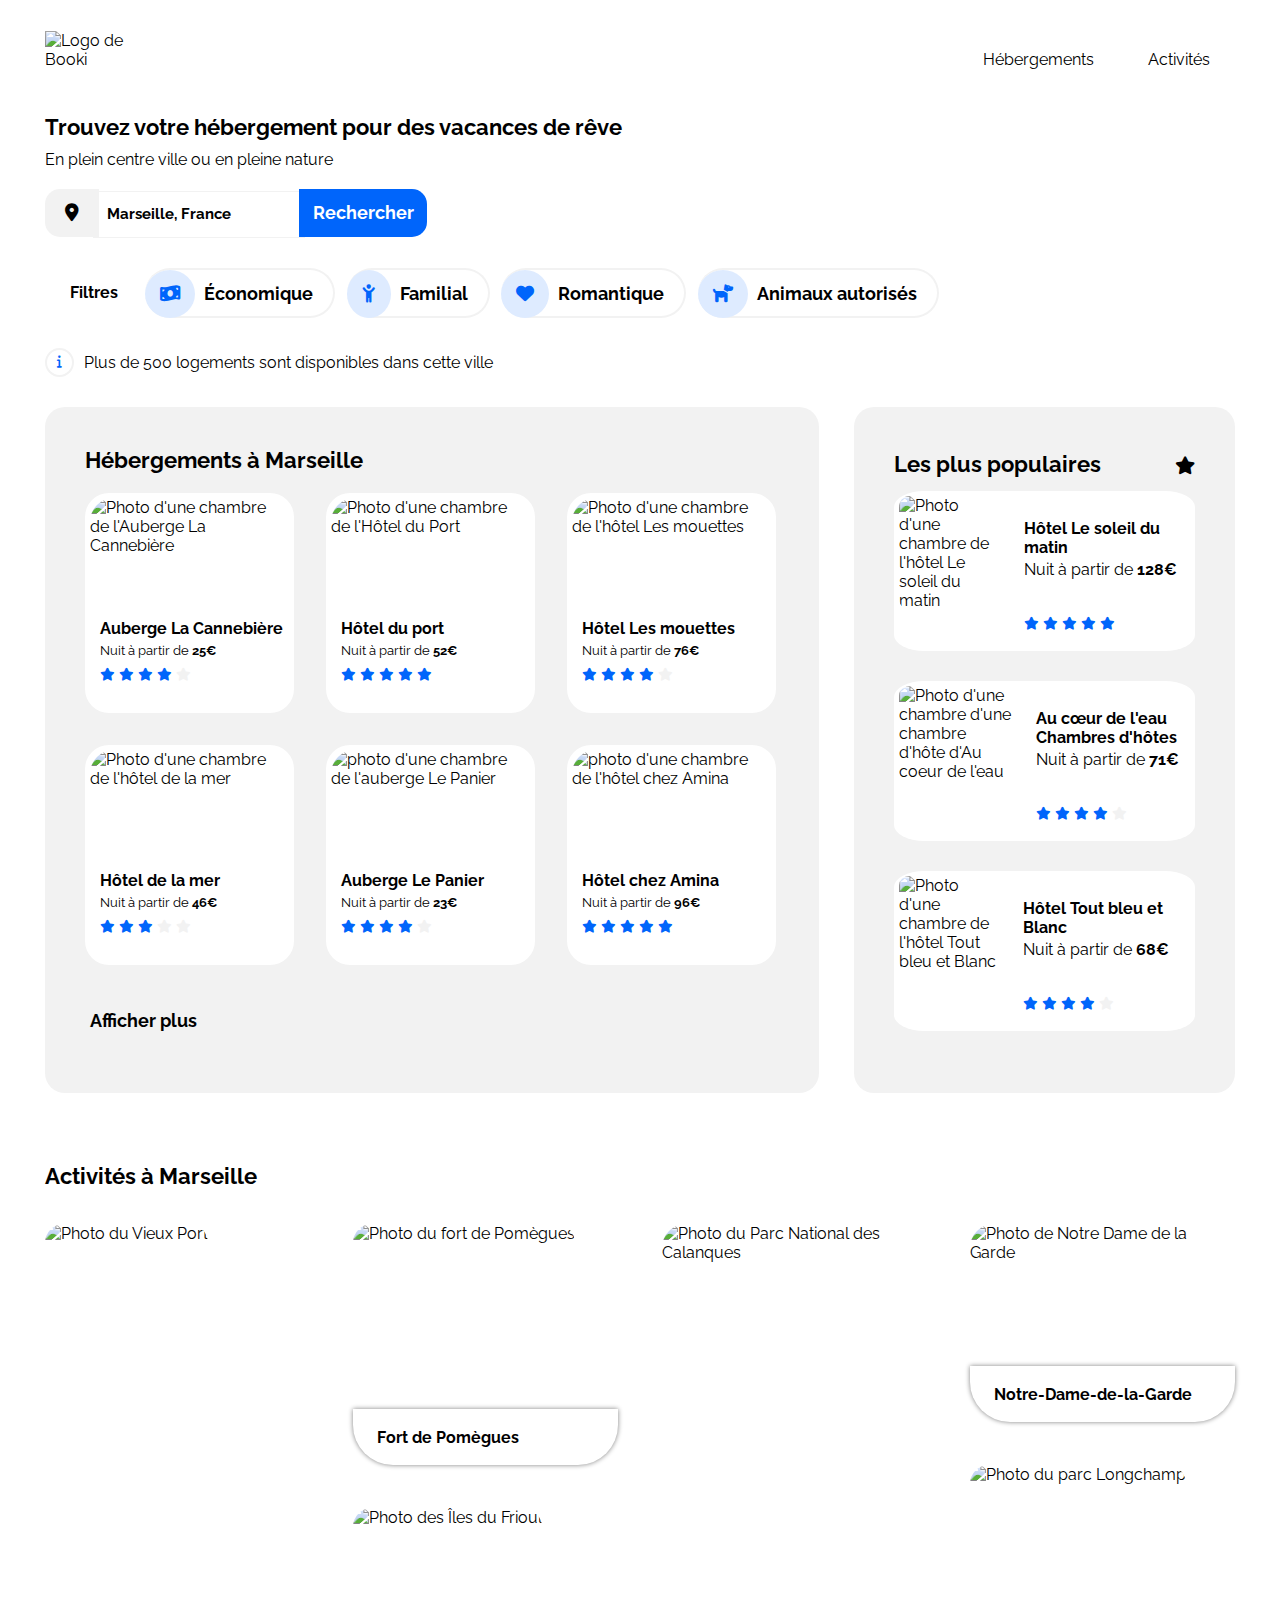
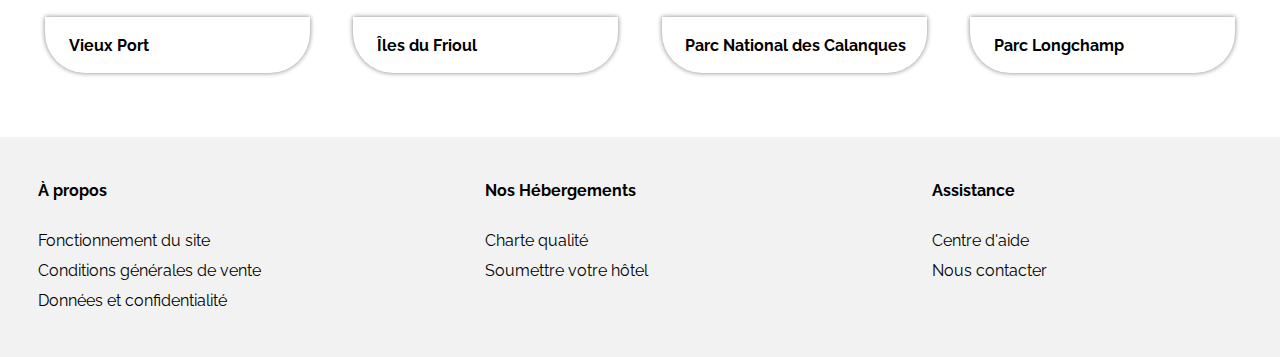
==== index.html @ 1a4dfe25 "correction des liens cassés suite à la mise à la racine du index.html" ====
<!DOCTYPE html>
<html lang="fr">

<head>
  <meta charset="UTF-8" />
  <meta http-equiv="X-UA-Compatible" content="IE=edge" />
  <meta name="viewport" content="width=device-width, initial-scale=1.0" />
  <link rel="stylesheet" href="css/reset.css" />
  <link rel="stylesheet" href="css/styles.css" />
  <link rel="stylesheet" href="https://cdnjs.cloudflare.com/ajax/libs/font-awesome/6.1.1/css/all.min.css">
  <link rel="preconnect" href="https://fonts.googleapis.com">
  <link rel="preconnect" href="https://fonts.gstatic.com" crossorigin>
  <link
    href="https://fonts.googleapis.com/css2?family=Raleway:ital,wght@0,100;0,200;0,300;0,400;0,500;0,600;0,700;0,800;0,900;1,100;1,200;1,300;1,400;1,500;1,600;1,700;1,800;1,900&display=swap"
    rel="stylesheet">

  <title>Booki</title>
</head>

<body>
  <div class="page">
    <header>
      <nav class="header_menu">
        <h1 class="header_logo"><img srcset="images/logo/Booki@3x.png 285w,
          images/logo/Booki.png 191w" sizes="100vw" src="images/logo/Booki@3x.png" alt="Logo de Booki"></h1>
        <ul>
          <li class="ancres_li"><a href="#hebergementsID">Hébergements</a></li>
          <li class="ancres_li"><a href="#activitesID">Activités</a></li>
        </ul>
      </nav>
    </header>

    <main>

      <section class="main-top">
        <h2>Trouvez votre hébergement pour des vacances de rêve</h2>
        <p class="paragraph">En plein centre ville ou en pleine nature</p>
        <form action="#">
          <span class="fa-solid fa-location-dot"></span>
          <input class="placeholder" type="search" placeholder="Marseille, France">
          <button class="search">Rechercher</button>
          <button class="fa-solid fa-magnifying-glass" aria-hidden="true"></button>
        </form>

        <div class="filters-container">
          <p>Filtres</p>

          <label for="economique">
            <span class="fa-solid fa-money-bill-wave" aria-label="image décorative d'un billet de banque"
              aria-hidden="true"></span>
            <button id="economique" name="economique">Économique</button>
          </label>

          <label for="familial">
            <!--Ce n'est pas la meilleure icone, il y en a une, "family", sur FontAwesome, qui correspondrait mieux, mais bon, il faut respecter la maquette-->
            <span class="fa-solid fa-child-reaching"
              aria-label="image décorative d'un billet d'un enfant avec les bras en l'air" aria-hidden="true"></span>
            <button id="familial" name="familial">Familial</button>
          </label>

          <label for="romantique">
            <span class="fa-solid fa-heart" aria-label="image décorative d'un coeur" aria-hidden="true"></span>
            <button id="romantique" name="romantique">Romantique</button>
          </label>

          <label for="animaux-autorises">
            <span class="fa-solid fa-dog" aria-label="image décorative d'un chien" aria-hidden="true"></span>
            <button id="animaux-autorises" name="animaux-autorises">Animaux autorisés</button>
          </label>
        </div>

        <div class="info">
          <span class="fa-solid fa-info" aria-label="image décorative d'un i d'information" aria-hidden="true"></span>
          <em>Plus de 500 logements sont disponibles dans cette ville
          </em>
        </div>
      </section>
      <!-- <div class="test"> -->
      <div class="hebergementsAndPopulaires">
        <section class="hebergements" id="hebergementsID">
          <h3 class="hebergements_title">Hébergements à Marseille</h3>
          <div class="hebergements_container">

            <a class="hebergements_article" href="#">
              <div class="photo_hebergements">
                <img srcset="images/hebergements/1_xlarge/marcus-loke-WQJvWU_HZFo-unsplash.jpg 5993w,
                images/hebergements/2_large/marcus-loke-WQJvWU_HZFo-unsplash.jpg 2997w,
                images/hebergements/3_medium/marcus-loke-WQJvWU_HZFo-unsplash.jpg 1499w,
                images/hebergements/4_small/marcus-loke-WQJvWU_HZFo-unsplash.jpg 750w" sizes="100vw"
                  src="images/hebergements/2_large/marcus-loke-WQJvWU_HZFo-unsplash.jpg"
                  alt="Photo d'une chambre de l'Auberge La Cannebière">
              </div>
              <h4>Auberge La Cannebière</h4>
              <p>Nuit à partir de <em class="price">25€</em>
              </p>
              <span aria-label="Note : 4 sur 5">
                <span class="fa-solid fa-star" aria-hidden="true"></span>
                <span class="fa-solid fa-star" aria-hidden="true"></span>
                <span class="fa-solid fa-star" aria-hidden="true"></span>
                <span class="fa-solid fa-star" aria-hidden="true"></span>
                <span class="fa-solid fa-star fa-star--gray"></span>
              </span>
            </a>

            <a class="hebergements_article" href="#">
              <div class="photo_hebergements">
                <img srcset="images/hebergements/1_xlarge/fred-kleber-gTbaxaVLvsg-unsplash.jpg 5472w,
                images/hebergements/2_large/fred-kleber-gTbaxaVLvsg-unsplash.jpg 2736w,
                images/hebergements/3_medium/fred-kleber-gTbaxaVLvsg-unsplash.jpg 1368w,
                images/hebergements/4_small/fred-kleber-gTbaxaVLvsg-unsplash.jpg, 684w" sizes="100vw"
                  src="images/hebergements/2_large/fred-kleber-gTbaxaVLvsg-unsplash.jpg"
                  alt="Photo d'une chambre de l'Hôtel du Port">
              </div>
              <h4>Hôtel du port</h4>
              <p>Nuit à partir de <em class="price">52€</em></p>
              <span aria-label="Note : 5 sur 5">
                <span class="fa-solid fa-star" aria-hidden="true"></span>
                <span class="fa-solid fa-star" aria-hidden="true"></span>
                <span class="fa-solid fa-star" aria-hidden="true"></span>
                <span class="fa-solid fa-star" aria-hidden="true"></span>
                <span class="fa-solid fa-star" aria-hidden="true"></span>
              </span>
            </a>

            <a class="hebergements_article" href="#">
              <div class="photo_hebergements">
                <img srcset="images/hebergements/1_xlarge/reisetopia-B8WIgxA_PFU-unsplash.jpg 6000w,
                images/hebergements/2_large/reisetopia-B8WIgxA_PFU-unsplash.jpg 3000w,
                images/hebergements/3_medium/reisetopia-B8WIgxA_PFU-unsplash.jpg 1500w,
                images/hebergements/4_small/reisetopia-B8WIgxA_PFU-unsplash.jpg 750w" sizes="100vw"
                  src="images/hebergements/2_large/reisetopia-B8WIgxA_PFU-unsplash.jpg"
                  alt="Photo d'une chambre de l'hôtel Les mouettes">
              </div>
              <h4>Hôtel Les mouettes</h4>
              <p>Nuit à partir de <em class="price">76€</em></p>
              <span aria-label="Note : 4 sur 5">
                <span class="fa-solid fa-star" aria-hidden="true"></span>
                <span class="fa-solid fa-star" aria-hidden="true"></span>
                <span class="fa-solid fa-star" aria-hidden="true"></span>
                <span class="fa-solid fa-star" aria-hidden="true"></span>
                <span class="fa-solid fa-star fa-star--gray" aria-hidden="true"></span>
              </span>
            </a>

            <a href="#" class="hebergements_article">
              <div class="photo_hebergements"><img
                  srcset="images/hebergements/1_xlarge/annie-spratt-Eg1qcIitAuA-unsplash.jpg 4000w, images/hebergements/2_large/annie-spratt-Eg1qcIitAuA-unsplash.jpg 2000w, images/hebergements/3_medium/annie-spratt-Eg1qcIitAuA-unsplash.jpg 1000w, images/hebergements/4_small/annie-spratt-Eg1qcIitAuA-unsplash.jpg 5000w"
                  sizes="100vw" src="images/hebergements/2_large/annie-spratt-Eg1qcIitAuA-unsplash.jpg"
                  alt="Photo d'une chambre de l'hôtel de la mer">
              </div>
              <h4>Hôtel de la mer</h4>
              <p>Nuit à partir de <em class="price">46€</em></p>
              <span aria-label="Note : 3 sur 5">
                <span class="fa-solid fa-star" aria-hidden="true"></span>
                <span class="fa-solid fa-star" aria-hidden="true"></span>
                <span class="fa-solid fa-star" aria-hidden="true"></span>
                <span class="fa-solid fa-star fa-star--gray" aria-hidden="true"></span>
                <span class="fa-solid fa-star fa-star--gray" aria-hidden="true"></span>
              </span>
            </a>

            <a href="#" class="hebergements_article">
              <div class="photo_hebergements"> <img srcset="images/hebergements/1_xlarge/nicate-lee-kT-ZyaiwBe0-unsplash.jpg 5212w,
                images/hebergements/2_large/nicate-lee-kT-ZyaiwBe0-unsplash.jpg 2606w,
                images/hebergements/3_medium/nicate-lee-kT-ZyaiwBe0-unsplash.jpg 1303w,
                images/hebergements/4_small/nicate-lee-kT-ZyaiwBe0-unsplash.jpg 652w"
                  src="images/hebergements/2_large/nicate-lee-kT-ZyaiwBe0-unsplash.jpg" sizes="100vw"
                  alt="photo d'une chambre de l'auberge Le Panier">
              </div>

              <h4>Auberge Le Panier</h4>
              <p>Nuit à partir de <em class="price">23€</em></p>
              <span aria-label="Note : 4 sur 5">
                <span class="fa-solid fa-star" aria-hidden="true"></span>
                <span class="fa-solid fa-star" aria-hidden="true"></span>
                <span class="fa-solid fa-star" aria-hidden="true"></span>
                <span class="fa-solid fa-star" aria-hidden="true"></span>
                <span class="fa-solid fa-star fa-star--gray" aria-hidden="true"></span>
              </span>
            </a>

            <a href="#" class="hebergements_article">
              <div class="photo_hebergements"><img srcset="images/hebergements/1_xlarge/febrian-zakaria-M6S1WvfW68A-unsplash.jpg 3888w,
                images/hebergements/2_large/febrian-zakaria-M6S1WvfW68A-unsplash.jpg 1944w,
                images/hebergements/3_medium/febrian-zakaria-M6S1WvfW68A-unsplash.jpg 972w,
                images/hebergements/4_small/febrian-zakaria-M6S1WvfW68A-unsplash.jpg 486w" sizes="100vw"
                  src="images/hebergements/2_large/febrian-zakaria-M6S1WvfW68A-unsplash.jpg"
                  alt="photo d'une chambre de l'hôtel chez Amina">
              </div>
              <h4>Hôtel chez Amina</h4>
              <p>Nuit à partir de <em class="price">96€</em></p>
              <span aria-label="Note : 5 sur 5">
                <span class="fa-solid fa-star" aria-hidden="true"></span>
                <span class="fa-solid fa-star" aria-hidden="true"></span>
                <span class="fa-solid fa-star" aria-hidden="true"></span>
                <span class="fa-solid fa-star" aria-hidden="true"></span>
                <span class="fa-solid fa-star" aria-hidden="true"></span>
              </span>
            </a>
          </div>
          <a href="#" class="afficher-plus">Afficher plus</a>
        </section>



        <section class="populaires">
          <div class="title_star">
            <h3 class="populaires_title">Les plus populaires</h3>
            <span class="fa-solid fa-star"></span>
          </div>
          <div class="populaires_container">
            <a href="#" class="populaires_article">
              <div class="photo_populaires"><img srcset="images/hebergements/1_xlarge/emile-guillemot-Bj_rcSC5XfE-unsplash.jpg 4249w,
                images/hebergements/2_large/emile-guillemot-Bj_rcSC5XfE-unsplash.jpg 2125w,
                images/hebergements/3_medium/emile-guillemot-Bj_rcSC5XfE-unsplash.jpg 1063w,
                images/hebergements/4_small/emile-guillemot-Bj_rcSC5XfE-unsplash.jpg 532w" sizes="100vw"
                  src="images/hebergements/2_large/emile-guillemot-Bj_rcSC5XfE-unsplash.jpg"
                  alt="Photo d'une chambre de l'hôtel Le soleil du matin">
              </div>
              <div class="populaires_article_right-side">
                <div class="txt_article">
                  <h4>Hôtel Le soleil du matin</h4>
                  <p>Nuit à partir de <em class="price">128€</em></p>
                </div>
                <span aria-label="Note : 5 sur 5">
                  <span class="fa-solid fa-star" aria-hidden="true"></span>
                  <span class="fa-solid fa-star" aria-hidden="true"></span>
                  <span class="fa-solid fa-star" aria-hidden="true"></span>
                  <span class="fa-solid fa-star" aria-hidden="true"></span>
                  <span class="fa-solid fa-star" aria-hidden="true"></span>
                </span>
              </div>
            </a>

            <a href="#" class="populaires_article">
              <div class="photo_populaires">
                <img srcset="images/hebergements/1_xlarge/aw-creative-VGs8z60yT2c-unsplash.jpg 4032w,
                images/hebergements/2_large/aw-creative-VGs8z60yT2c-unsplash.jpg 2016w,
                images/hebergements/3_medium/aw-creative-VGs8z60yT2c-unsplash.jpg 1008w,
                images/hebergements/4_small/aw-creative-VGs8z60yT2c-unsplash.jpg 504w"
                  src="images/hebergements/2_large/aw-creative-VGs8z60yT2c-unsplash.jpg" sizes="100vw"
                  alt="Photo d'une chambre d'une chambre d'hôte d'Au coeur de l'eau">
              </div>
              <div class="populaires_article_right-side">
                <div class="txt_article">
                  <h4>Au cœur de l'eau<br>Chambres d'hôtes</h4>
                  <p>Nuit à partir de <em class="price">71€</em></p>
                </div>
                <span aria-label="Note : 4 sur 5">
                  <span class="fa-solid fa-star" aria-hidden="true"></span>
                  <span class="fa-solid fa-star" aria-hidden="true"></span>
                  <span class="fa-solid fa-star" aria-hidden="true"></span>
                  <span class="fa-solid fa-star" aria-hidden="true"></span>
                  <span class="fa-solid fa-star fa-star--gray" aria-hidden="true"></span>
                </span>
              </div>
            </a>

            <a href="#" class="populaires_article">
              <div class="photo_populaires"><img srcset="images/hebergements/1_xlarge/febrian-zakaria-sjvU0THccQA-unsplash.jpg 4000w,
                  images/hebergements/2_large/febrian-zakaria-sjvU0THccQA-unsplash.jpg 2000w,
                  images/hebergements/3_medium/febrian-zakaria-sjvU0THccQA-unsplash.jpg 1000w,
                  images/hebergements/4_small/febrian-zakaria-sjvU0THccQA-unsplash.jpg 500w" sizes="100vw"
                  src="images/hebergements/2_large/febrian-zakaria-sjvU0THccQA-unsplash.jpg"
                  alt="Photo d'une chambre de l'hôtel Tout bleu et Blanc">
              </div>
              <div class="populaires_article_right-side">
                <div class="txt_article">
                  <h4>Hôtel Tout bleu et Blanc</h4>
                  <p>Nuit à partir de <em class="price">68€</em></p>
                </div>
                <span aria-label="Note : 4 sur 5">
                  <span class="fa-solid fa-star" aria-hidden="true"></span>
                  <span class="fa-solid fa-star" aria-hidden="true"></span>
                  <span class="fa-solid fa-star" aria-hidden="true"></span>
                  <span class="fa-solid fa-star" aria-hidden="true"></span>
                  <span class="fa-solid fa-star fa-star--gray" aria-hidden="true"></span>
                </span>
              </div>
            </a>

          </div>

        </section>
      </div>



      <section class="activites" id="activitesID">
        <h3 class="activites_title">Activités à Marseille</h3>

        <div class="activites_container">

          <div class="activites_left-side">

            <a href="#" class="activites_article vieuxPort-calanques">
              <div class="photo_activites"><img srcset="images/activites/1_xlarge/reno-laithienne-QUgJhdY5Fyk-unsplash.jpg 5616w,
                  images/activites/2_large/reno-laithienne-QUgJhdY5Fyk-unsplash.jpg 2808w,
                  images/activites/3_medium/reno-laithienne-QUgJhdY5Fyk-unsplash.jpg 1404w,
                  images/activites/4_small/reno-laithienne-QUgJhdY5Fyk-unsplash.jpg 702w" sizes="100vw"
                  src="images/activites/2_large/reno-laithienne-QUgJhdY5Fyk-unsplash.jpg" alt="Photo du Vieux Port">
              </div>
              <h4>Vieux Port</h4>
            </a>
            <div class="pomegues_frioul_container">
              <a href="#" class="activites_article pomegues">
                <div class="photo_activites"><img srcset="images/activites/1_xlarge/paul-hermann-QFTrLdQIRhI-unsplash.jpg 2843w,
                  images/activites/2_large/paul-hermann-QFTrLdQIRhI-unsplash.jpg 1422w,
                  images/activites/3_medium/paul-hermann-QFTrLdQIRhI-unsplash.jpg 711w,
                  images/activites/4_small/paul-hermann-QFTrLdQIRhI-unsplash.jpg 356w" sizes="100vw"
                    src="images/activites/2_large/paul-hermann-QFTrLdQIRhI-unsplash.jpg"
                    alt="Photo du fort de Pomègues">
                </div>
                <h4>Fort de Pomègues</h4>
              </a>

              <a href="#" class="activites_article frioul">
                <div class="photo_activites"><img srcset="images/activites/1_xlarge/kevin-hikari-rV_Qd1l-VXg-unsplash.jpg 5184w,
                  images/activites/2_large/kevin-hikari-rV_Qd1l-VXg-unsplash.jpg 2592w,
                  images/activites/3_medium/kevin-hikari-rV_Qd1l-VXg-unsplash.jpg 1296w,
                  images/activites/4_small/kevin-hikari-rV_Qd1l-VXg-unsplash.jpg 648w" sizes="100vw"
                    src="images/activites/2_large/kevin-hikari-rV_Qd1l-VXg-unsplash.jpg" alt="Photo des Îles du Frioul">
                </div>
                <h4>Îles du Frioul</h4>
              </a>
            </div>

          </div>

          <div class="activites_right-side">

            <a href="#" class="activites_article vieuxPort-calanques">
              <div class="photo_activites"><img srcset="images/activites/1_xlarge/kilyan-sockalingum-NR8-cBCN3aI-unsplash.jpg 4846w,
                images/activites/2_large/kilyan-sockalingum-NR8-cBCN3aI-unsplash.jpg 2423w,
                images/activites/3_medium/kilyan-sockalingum-NR8-cBCN3aI-unsplash.jpg 1212w,
                images/activites/4_small/kilyan-sockalingum-NR8-cBCN3aI-unsplash.jpg 606w" sizes="100vw"
                  src="images/activites/2_large/kilyan-sockalingum-NR8-cBCN3aI-unsplash.jpg"
                  alt="Photo du Parc National des Calanques"></div>
              <h4>Parc National des Calanques</h4>
            </a>
            <div class="dame_longchamp_container">
              <a href="#" class="activites_article dame">
                <div class="photo_activites"><img srcset="images/activites/1_xlarge/florian-wehde-xW9e8gdotxI-unsplash.jpg 4712w,
                    images/activites/2_large/florian-wehde-xW9e8gdotxI-unsplash.jpg 2356w,
                    images/activites/3_medium/florian-wehde-xW9e8gdotxI-unsplash.jpg 1178w,
                    images/activites/4_small/florian-wehde-xW9e8gdotxI-unsplash.jpg 589w" sizes="100vw"
                    src="images/activites/2_large/florian-wehde-xW9e8gdotxI-unsplash.jpg"
                    alt="Photo de Notre Dame de la Garde"></div>
                <h4>Notre-Dame-de-la-Garde</h4>
              </a>

              <a href="#" class="activites_article longchamp">
                <div class="photo_activites"><img srcset="images/activites/1_xlarge/lena-paulin-wH2-EJoDcV0-unsplash.jpg 4032w,
                  images/activites/2_large/lena-paulin-wH2-EJoDcV0-unsplash.jpg 2016w,
                  images/activites/3_medium/lena-paulin-wH2-EJoDcV0-unsplash.jpg 1008w,
                  images/activites/4_small/lena-paulin-wH2-EJoDcV0-unsplash.jpg 504w" sizes="100vw"
                    src="images/activites/2_large/lena-paulin-wH2-EJoDcV0-unsplash.jpg" alt="Photo du parc Longchamp">
                </div>
                <h4>Parc Longchamp</h4>
              </a>
            </div>

          </div>


        </div>

      </section>

    </main>
  </div>


  <footer class="footer">
    <nav class="footer_nav">
      <ul class="footer_ul">
        <li class="footer-category" id="a_propos"><a href="#">À propos</a></li>
        <li><a href="#">Fonctionnement du site</a></li>
        <li><a href="#">Conditions générales de vente</a></li>
        <li><a href="#">Données et confidentialité</a></li>
      </ul>
    </nav>

    <nav class="footer_nav">
      <ul class="footer_ul">
        <li class="footer-category" id="nos-hebergements"><a href="#">Nos Hébergements</a></li>
        <li><a href="#">Charte qualité</a></li>
        <li><a href="#">Soumettre votre hôtel</a></li>
      </ul>
    </nav>

    <nav class="footer_nav">
      <ul class="footer_ul">
        <li class="footer-category" id="assistance"><a href="#">Assistance</a></li>
        <li><a href="#">Centre d'aide</a></li>
        <li><a href="#">Nous contacter</a></li>
      </ul>
    </nav>
  </footer>

</body>

</html>
---- css/styles.css ----
:root {
  --main-font: "Raleway", sans-serif;
  --blue-site: #0065fb;
  --background-icon-font: #deebff;
  --grey-background: #f2f2f2;
  --black-placeholder: black;
  --background-article: white;
}

html {
  font-family: var(--main-font);
}

.page {
  box-sizing: border-box;
  background-color: white;
  height: 100%;
  margin: 0 3.5%;
}

.header_menu {
  display: flex;
  justify-content: space-between;
  align-items: flex-end;
}

.header_logo {
  width: 7%;
}

.ancres_li {
  display: inline-block;
}

.ancres_li a {
  display: block;
  padding: 50px 25px 0 25px;
}

.ancres_li:hover {
  border-top: solid 2px var(--blue-site);
  color: var(--blue-site);
}

.header_logo > img {
  height: 250%;
  width: 250%;
}

h2 {
  margin-top: 45px;
  font-weight: bold;
  font-size: 22px;
}

h2 ~ p.paragraph {
  margin: 10px 0 20px 0;
}

.fa-location-dot {
  background-color: var(--grey-background);
  padding: 15px 20px;
  border-radius: 15px 0 0 15px;
  font-size: large;
}

input {
  font-size: 15px;
  font-weight: bold;
  padding: 13.2px;
  margin-left: -10px;
  margin-right: -10px;
  border-left: solid 1px var(--grey-background);
  border-top: solid 1px var(--grey-background);
  border-bottom: solid 1px var(--grey-background);
}
input::-moz-placeholder /* Firefox 19+ */ {
  color: var(--black-placeholder);
  opacity: 1;
  font-size: large;
}
form {
  margin-bottom: 30px;
}
.search {
  font-size: 15px;
  background-color: var(--blue-site);
  padding: 13.4px;
  border-radius: 0px 15px 15px 0;
  color: white;
  font-weight: bold;
  font-size: large;
}

.magnifying-glass::before {
  display: none;
}

.filters-container {
  display: flex;
  margin-bottom: 30px;
}

.filters-container > p,
label {
  padding-right: 10px;
  font-weight: bold;
  height: 50px;
}

.filters-container > p {
  padding: 15px;
}

.filters-container > label {
  margin-left: 1%;
  border: solid 2px var(--grey-background);
  border-left: none;
  border-radius: 25px;
}

.filters-container > label:hover {
  margin-left: 1%;
  border: solid 2px var(--grey-background);
  background-color: var(--grey-background);
  border-radius: 24px;
  color: var(--blue-site);
}

/*Les boutons des filtres*/
.filters-container button {
  border-left: none;
  padding: 10px 10px 10px 30px;
  margin-left: -25px;
  width: auto;
  /* height: 20px; */
  border-radius: 0 25px 25px 0;
  /* min-width:  */
}

.filters-container span {
  background-color: var(--background-icon-font);
  color: var(--blue-site);
  padding: 15px;
  border-radius: 50%;
}

.filters-container > label > span,
button {
  font-size: large;
}

.info {
  display: flex;
}

.fa-info {
  border: solid 2px var(--grey-background);
  border-radius: 100%;
  padding: 5px 10px;
  color: var(--blue-site);
  font-size: small;
}

.info em {
  padding: 5px 10px;
}

.photo_hebergements {
  width: 100%;
  height: 111px;
}

.photo_hebergements > img {
  object-fit: cover;
  height: 100%;
  width: 100%;
  border-radius: 24px 24px 0% 0%;
}

.hebergements {
  background-color: var(--grey-background);
  width: 65%;
  padding: 40px;
  margin-top: 30px;
  border-radius: 20px;
  height: 100%;
}

.hebergements_container {
  display: flex;
  flex-wrap: wrap;
  gap: 32px;
}

.hebergements_title {
  display: block;
}

.hebergements_article {
  background-color: var(--background-article);
  width: calc(33% - 20px);
  height: 220px;
  padding: 5px;
  border-radius: 24px 24px 24px 24px;}

.hebergements_article > h4 {
  font-weight: bold;
  font-size: medium;
  margin-top: 10px;
}

.hebergements_article > p {
  font-size: small;
  margin-top: 5px;
}

.hebergements_article > h4,
p {
  margin-left: 10px;
}

.fa-star {
  color: var(--blue-site);
  font-size: small;
  margin-top: 10px;
}

.fa-star--gray {
  color: var(--grey-background);
}

h3 {
  font-size: 22px;
  font-weight: bold;
  margin-bottom: 3%;
}

.hebergements_article > span[aria-label~="Note"] {
  margin-left: 10px;
}

.price {
  font-weight: bold;
}

.afficher-plus {
  font-weight: bold;
  display: inline-block;
  margin-top: 45px;
  margin-left: 5px;
  font-size: large;
}

.populaires_title {
  margin-bottom: 3%;
  line-height: 35px;
}

.populaires {
  background-color: var(--grey-background);
  width: 32%;
  height: 100%;
  padding: 40px;
  margin-top: 30px;
  border-radius: 20px;
}

.hebergementsAndPopulaires {
  display: flex;
  justify-content: space-between;
  height: 686px;
}

.title_star {
  display: flex;
  justify-content: space-between;
  line-height: 45px;
}

.title_star > .fa-star {
  font-size: large;
  color: var(--black-placeholder);
}

.populaires_title {
  margin-bottom: 3%;
}

.populaires_article {
  display: flex;
  /* justify-content: space-between; */
  background-color: var(--background-article);
  height: 160px;
  width: auto;
  padding: 5px;
  border-radius: 10%;
  margin-bottom: 30px;
}

.populaires_article > h4 {
  font-weight: bold;
  font-size: medium;
  margin-top: 10px;
}

.populaires_article > p {
  font-size: small;
  margin-top: 5px;
}

.photo_populaires {
  width: 40%;
  height: 100%;
}

.photo_populaires > img {
  object-fit: cover;
  /* height: 150%; */
  width: 100%;
  border-radius: 10% 0 0 10%;
  height: 100%;
}

br {
  margin: -10px;
}

.populaires_article_right-side {
  padding: 10px 0 0 20px;
  display: flex;
  flex-direction: column;
  justify-content: space-around;
  /* display: flex;
  flex-direction: column;
  justify-content: space-around;
  align-items: ;
  margin-left: 20px; */
}

.txt_article {
  display: flex;
  flex-direction: column;
  margin: 0;
}

.txt_article > h4 {
  font-weight: bold;
}

.txt_article > p {
  margin: 0;
  padding-top: 3px;
}

.activites {
  display: flex;
  flex-direction: column;
  margin-top: 100px;
  /* Les variables CSS peuvent être "locales" et dans ce cas précis, c'est le mieux, voir : https://css-tricks.com/breaking-css-custom-properties-out-of-root-might-be-a-good-idea/ */

  --frioul/*xs*/ : 165px; /* calc(var(--pomegues) + var(--gap)); */
  --dame/*s*/ : calc(
    var(--vieuxPort-calanques) - (var(--longchamp) + var(--gap))
  );
  --longchamp/*m*/ : calc(var(--frioul) + var(--gap));
  --pomegues/*l*/ : calc(
    var(--vieuxPort-calanques) - (var(--frioul) + var(--gap))
  );
  /* calc(var(--dame) + var(--gap)); */
  --vieuxPort-calanques/*xl*/ : 449px;
  --gap: 43px;
  --txt: 56px;
  /*
      Parc Longchamp = Îles de Frioul + margin-top/
      Fort de Pomègues = Notre-dame + margin-bottom
      Dame = xl - (Longchamp + la marge)
      xl = 
      */
  /* display: flex;
  flex-direction: column;
  margin-top: 50px; */
  /* background-color: brown; */
}

/* .test {
  display: flex;
  flex-direction: column;
} */

/* .activites {
} */

.activites_container {
  display: flex;
  height: 449px;
  gap: var(--gap);
}

.activites_left-side {
  display: flex;
  width: 50%;
  gap: var(--gap);
}

.pomegues_frioul_container {
  display: flex;
  width: 50%;
  flex-direction: column;
  justify-content: space-between;
  /* gap: var(--gap); */
}

.activites_right-side {
  display: flex;
  width: 50%;
  gap: var(--gap);
}

.dame_longchamp_container {
  display: flex;
  width: 50%;
  flex-direction: column;
  justify-content: space-between;
  /* gap: var(--gap); */
}

.vieuxPort-calanques {
  display: flex;
  flex-direction: column;
  height: 100%;
  width: 50%;
}

.photo_activites {
  height: calc(100% - var(--txt));
}

.photo_activites > img {
  object-fit: cover;
  height: 100%;
  width: 100%;
  border-radius: 24px 24px 0% 0%;
}

.activites_article {
  /* background-color: aqua; */
  border-radius: 40px 40px 20px 20px;
}

.activites_article > h4 {
  font-weight: bold;
  padding-top: 7%;
  padding-left: 9%;
  padding-bottom: 8%;
  height: var(--txt);
  background-color: white;
  border-radius: 0% 0% 40px 40px;
  box-shadow: 0 0px 5px grey;
}

.pomegues {
  display: flex;
  flex-direction: column;
  height: var(--pomegues);
}

.frioul {
  display: flex;
  flex-direction: column;
  height: var(--frioul);
}

.dame {
  display: flex;
  flex-direction: column;
  height: var(--dame);
}

.longchamp {
  display: flex;
  flex-direction: column;
  height: var(--longchamp);
}

footer {
  display: flex;
  justify-content: flex-start;
  background-color: var(--grey-background);
  height: 220px;
  margin-top: 5%;
  padding: 3%;
}

.footer_nav {
  margin-right: 18%;
}

.footer-category {
  font-weight: bold;
  margin-bottom: 20px;
}

.footer_nav > ul > li {
  line-height: 30px;
  width: 230px;
}

.footer_ul {
  line-height: 50px;
}

/* ********TABLETTE******* */
/***************************/
@media screen and (min-width: 768px) and (max-width: 992px) {
  header {
    margin-bottom: 100px;
  }

  .main-top {
    margin-bottom: 350px;
  }
  .hebergementsAndPopulaires {
    display: flex;
    flex-direction: column-reverse;
    justify-content: space-between;
    height: 900px;
  }

  .hebergements {
    background-color: var(--grey-background);
    width: 100%;
    padding: 20px;
    margin-top: 30px;
    border-radius: 20px;
    /* height: 880px; */
  }

  .hebergements_container {
    display: flex;
    flex-wrap: wrap;
    gap: 32px;
    /* height: 100%; */
  }

  .hebergements_title {
    display: block;
    margin-bottom: 20px;
    /* text-align: center; */
  }

  .hebergements_article {
    background-color: var(--background-article);
    width: calc(50% - 20px);
    height: 220px;
    padding: 5px;
    border-radius: 10%;
  }

  .hebergements_article > h4 {
    font-weight: bold;
    font-size: medium;
    margin-top: 10px;
    margin-left: 10px;
    padding-left: 10px;
  }

  .hebergements_article > p {
    font-size: medium;
    margin-top: 5px;
    padding-left: 10px;
  }

  .hebergements_article > span {
    padding-left: 10px;
  }

  .photo_hebergements > img {
    border-radius: 24px 24px 0% 0%;
  }

  .populaires {
    display: flex;
    flex-direction: column;
    width: 100%;
    padding: 20px 20px 0px 20px;
  }

  .populaires_container {
    display: flex;
    gap: 20px;
  }

  .populaires_article {
    display: flex;
    flex-direction: column;
    /* margin-bottom: 0; */
    width: 33%;
    height: 210px;
    border-radius: 13%;
  }

  .photo_populaires {
    width: 100%;
    height: 50%;
  }

  .photo_populaires > img {
    border-radius: 24px 24px 0% 0%;
  }

  .activites {
    display: flex;
    flex-direction: column;
    margin-top: 50px;
  }

  .activites_article {
    border-radius: 24px 24px 20px 20px;
  }

  .photo_activites > img {
    border-radius: 24px 24px 0% 0%;
  }

  .footer {
    display: flex;
  }

  .footer_nav {
    margin: 0%;
    width: 33%;
    flex: 1;
  }

  .filters-container > label > button {
    font-size: small;
  }

  .filters-container > label {
    display: flex;
    align-items: center;
  }
}

.fa-magnifying-glass::before {
  display: none;
}

/* **********SMARTPHONE*********** */
/***********************************/
@media screen and (max-width: 767px) {
  .page {
    margin: 0%;
  }

  .header_menu {
    flex-direction: column;
    align-items: center;
  }

  .header_logo {
    width: 25%;
    margin: 25px 0;
  }

  .header_logo > img {
    height: 100%;
    width: 100%;
  }

  .ancres_li a {
    display: block;
    padding: 0;
  }

  .header_menu > ul {
    width: 100%;
    display: flex;
    justify-content: space-between;
  }
  .main-top {
    padding-left: 5%;
  }
  .main-top > h2 {
    /* padding-left: 1%; */
    font-size: large;
  }

  .main-top > p {
    font-size: small;
    padding-left: 1%;
  }

  .main-top > form {
    display: flex;
  }

  .main-top > form > .search {
    display: none;
  }

  .main-top > .filters-container {
    flex-wrap: wrap;
    margin-bottom: 20px;
  }
  .main-top > .filters-container > p {
    width: 100%;
    padding: 0px;
    height: 30px;
  }

  .main-top > .filters-container > label {
    margin-bottom: 15px;
  }

  .fa-magnifying-glass::before {
    display: revert;
    font-size: 15px;
    background-color: var(--blue-site);
    padding: 13.4px;
    border-radius: 15px 15px 15px 15px;
    color: white;
    font-weight: bold;
    font-size: large;
  }
  .header_menu > ul {
    justify-content: space-around;
  }

  .ancres_li {
    width: 50%;
    text-align: center;
    border-bottom: solid 2px var(--grey-background);
  }

  .ancres_li:hover {
    border-top: none;
    border-bottom: solid 2px var(--blue-site);
    color: var(--blue-site);
  }

  .ancres_li a {
    margin-bottom: 10px;
  }

  .info > .fa-info {
    padding: 2px 14px 17px 9px;
    width: 25px;
    height: 20px;
  }

  .hebergementsAndPopulaires {
    flex-direction: column-reverse;
    margin-top: 680px;
  }

  .hebergementsAndPopulaires > .hebergements {
    width: 100%;
    background-color: white;
    padding: 0 15px 0 15px;
  }

  .hebergementsAndPopulaires > .hebergements > .hebergements_title {
    margin-bottom: 20px;
  }

  .hebergements_container {
    gap: initial;
  }

  .hebergementsAndPopulaires > .populaires {
    width: 100%;
    border-radius: initial;
    padding: 20px;
  }

  .populaires_article {
    height: 144px;
  }

  .hebergementsAndPopulaires > .populaires > .title_star {
    margin-bottom: 10px;
  }

  .hebergements_article {
    width: 100%;
    box-shadow: 0 0px 5px rgb(230, 230, 230);
    margin-bottom: 20px;
  }

  .photo_hebergements > img {
    border-radius: 24px 24px 0% 0%;
  }

  .afficher-plus {
    margin-top: 10px;
  }

  .activites {
    margin-top: 230%;
    padding-left: 20px;
    padding-right: 20px;
  }

  .activites_title {
    margin-bottom: 9%;
  }

  .activites_container {
    gap: initial;
    flex-direction: column;
  }

  .activites_left-side {
    gap: initial;
    flex-direction: column;
    width: 100%;
  }

  .activites_right-side {
    gap: initial;
    flex-direction: column;
    width: 100%;
  }

  .activites_article {
    border-radius: 24px 24px 20px 20px;
  }

  .photo_activites > img {
    border-radius: 24px 24px 0% 0%;
  }

  .pomegues_frioul_container,
  .dame_longchamp_container {
    margin-bottom: 25px;

    height: auto;
    width: 100%;
  }

  .dame,
  .longchamp,
  .pomegues,
  .frioul {
    height: 190px;
  }

  .pomegues,
  .dame {
    margin-bottom: 25px;
  }

  .vieuxPort-calanques {
    width: 100%;
    height: 190px;
    margin-bottom: 25px;
  }

  .footer {
    padding-left: 30px;
    flex-direction: column;
    margin-top: 230%;
    height: auto;
  }

  footer > nav {
    margin-bottom: 20px;
  }
}

/* {
  content: "\f002";
  font-family: "Font Awesome 6 Free";
  font-weight: 900;
} */

/*Concernant les breakpoints, nous avons convenu avec le designer UI
d’utiliser 992 px et 768 px.
992 px pour les écrans d’ordinateurs et 768 px pour les tablettes, et
tout ce qui est en dessous de 768 pour les téléphones portables.*/

/*sens border-radius : 
2 valeurs : haut-gauche/bas-droit, haut-droit/bas-gauche
3 valeurs : haut-gauche, haut-droit/bas-gauche, bas-droit
4 valeurs : haut-gauche, haut-droit, bas-droit, bas-gauche (aiguille d'une montre à commencer en haut à gauche)

sens box-shadow :
Valeur 1 horizontal : positive, vers la droite; négative, vers la gauche
Valeur 2 vertical : postive, bas; négative, haut.
Valeur 3 propagation,
Valeur 4 ombre.
*/

/*
unset = valeur par défaut de la propriété
revert = valeur par défaut de l'élément HTML
*/
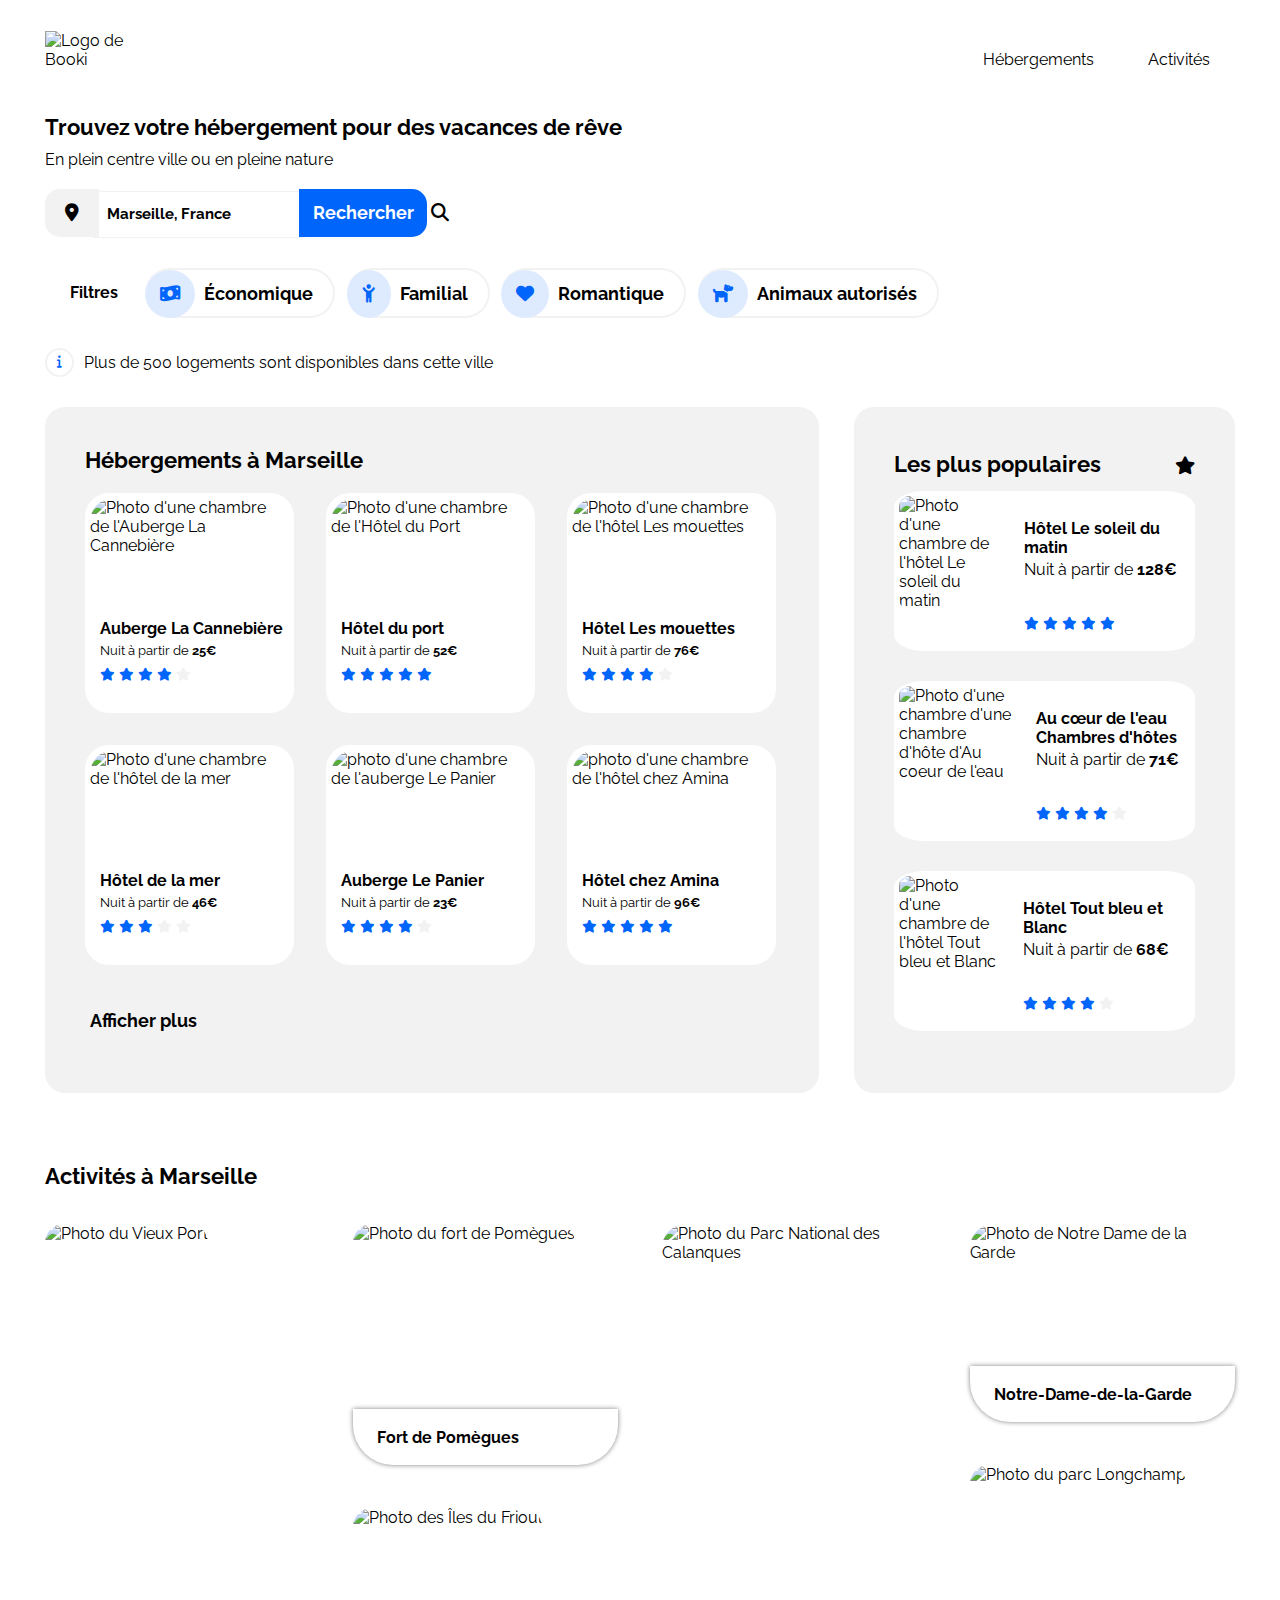
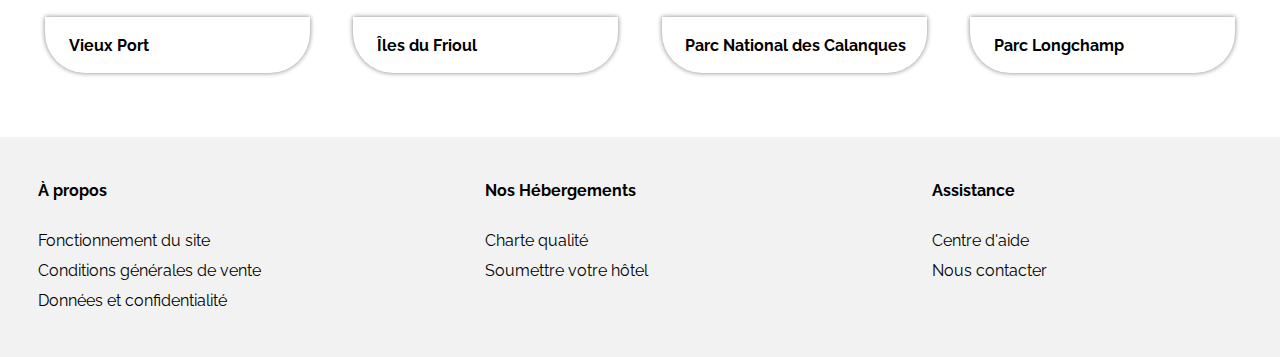
==== commit 3b8ef4e7: "initialisation de la refonte du responsive" ====
--- a/index.html
+++ b/index.html
@@ -75,7 +75,6 @@
           </em>
         </div>
       </section>
-      <!-- <div class="test"> -->
       <div class="hebergementsAndPopulaires">
         <section class="hebergements" id="hebergementsID">
           <h3 class="hebergements_title">Hébergements à Marseille</h3>
@@ -107,7 +106,7 @@
                 <img srcset="images/hebergements/1_xlarge/fred-kleber-gTbaxaVLvsg-unsplash.jpg 5472w,
                 images/hebergements/2_large/fred-kleber-gTbaxaVLvsg-unsplash.jpg 2736w,
                 images/hebergements/3_medium/fred-kleber-gTbaxaVLvsg-unsplash.jpg 1368w,
-                images/hebergements/4_small/fred-kleber-gTbaxaVLvsg-unsplash.jpg, 684w" sizes="100vw"
+                images/hebergements/4_small/fred-kleber-gTbaxaVLvsg-unsplash.jpg 684w" sizes="100vw"
                   src="images/hebergements/2_large/fred-kleber-gTbaxaVLvsg-unsplash.jpg"
                   alt="Photo d'une chambre de l'Hôtel du Port">
               </div>
--- a/css/styles.css
+++ b/css/styles.css
@@ -1,3 +1,4 @@
+
 :root {
   --main-font: "Raleway", sans-serif;
   --blue-site: #0065fb;
@@ -512,363 +513,8 @@
 
 /* ********TABLETTE******* */
 /***************************/
-@media screen and (min-width: 768px) and (max-width: 992px) {
-  header {
-    margin-bottom: 100px;
-  }
-
-  .main-top {
-    margin-bottom: 350px;
-  }
-  .hebergementsAndPopulaires {
-    display: flex;
-    flex-direction: column-reverse;
-    justify-content: space-between;
-    height: 900px;
-  }
-
-  .hebergements {
-    background-color: var(--grey-background);
-    width: 100%;
-    padding: 20px;
-    margin-top: 30px;
-    border-radius: 20px;
-    /* height: 880px; */
-  }
-
-  .hebergements_container {
-    display: flex;
-    flex-wrap: wrap;
-    gap: 32px;
-    /* height: 100%; */
-  }
-
-  .hebergements_title {
-    display: block;
-    margin-bottom: 20px;
-    /* text-align: center; */
-  }
-
-  .hebergements_article {
-    background-color: var(--background-article);
-    width: calc(50% - 20px);
-    height: 220px;
-    padding: 5px;
-    border-radius: 10%;
-  }
-
-  .hebergements_article > h4 {
-    font-weight: bold;
-    font-size: medium;
-    margin-top: 10px;
-    margin-left: 10px;
-    padding-left: 10px;
-  }
-
-  .hebergements_article > p {
-    font-size: medium;
-    margin-top: 5px;
-    padding-left: 10px;
-  }
-
-  .hebergements_article > span {
-    padding-left: 10px;
-  }
-
-  .photo_hebergements > img {
-    border-radius: 24px 24px 0% 0%;
-  }
-
-  .populaires {
-    display: flex;
-    flex-direction: column;
-    width: 100%;
-    padding: 20px 20px 0px 20px;
-  }
-
-  .populaires_container {
-    display: flex;
-    gap: 20px;
-  }
-
-  .populaires_article {
-    display: flex;
-    flex-direction: column;
-    /* margin-bottom: 0; */
-    width: 33%;
-    height: 210px;
-    border-radius: 13%;
-  }
-
-  .photo_populaires {
-    width: 100%;
-    height: 50%;
-  }
-
-  .photo_populaires > img {
-    border-radius: 24px 24px 0% 0%;
-  }
-
-  .activites {
-    display: flex;
-    flex-direction: column;
-    margin-top: 50px;
-  }
-
-  .activites_article {
-    border-radius: 24px 24px 20px 20px;
-  }
-
-  .photo_activites > img {
-    border-radius: 24px 24px 0% 0%;
-  }
-
-  .footer {
-    display: flex;
-  }
-
-  .footer_nav {
-    margin: 0%;
-    width: 33%;
-    flex: 1;
-  }
-
-  .filters-container > label > button {
-    font-size: small;
-  }
-
-  .filters-container > label {
-    display: flex;
-    align-items: center;
-  }
-}
-
-.fa-magnifying-glass::before {
-  display: none;
-}
-
-/* **********SMARTPHONE*********** */
-/***********************************/
-@media screen and (max-width: 767px) {
-  .page {
-    margin: 0%;
-  }
-
-  .header_menu {
-    flex-direction: column;
-    align-items: center;
-  }
-
-  .header_logo {
-    width: 25%;
-    margin: 25px 0;
-  }
-
-  .header_logo > img {
-    height: 100%;
-    width: 100%;
-  }
-
-  .ancres_li a {
-    display: block;
-    padding: 0;
-  }
-
-  .header_menu > ul {
-    width: 100%;
-    display: flex;
-    justify-content: space-between;
-  }
-  .main-top {
-    padding-left: 5%;
-  }
-  .main-top > h2 {
-    /* padding-left: 1%; */
-    font-size: large;
-  }
-
-  .main-top > p {
-    font-size: small;
-    padding-left: 1%;
-  }
-
-  .main-top > form {
-    display: flex;
-  }
-
-  .main-top > form > .search {
-    display: none;
-  }
-
-  .main-top > .filters-container {
-    flex-wrap: wrap;
-    margin-bottom: 20px;
-  }
-  .main-top > .filters-container > p {
-    width: 100%;
-    padding: 0px;
-    height: 30px;
-  }
-
-  .main-top > .filters-container > label {
-    margin-bottom: 15px;
-  }
-
-  .fa-magnifying-glass::before {
-    display: revert;
-    font-size: 15px;
-    background-color: var(--blue-site);
-    padding: 13.4px;
-    border-radius: 15px 15px 15px 15px;
-    color: white;
-    font-weight: bold;
-    font-size: large;
-  }
-  .header_menu > ul {
-    justify-content: space-around;
-  }
-
-  .ancres_li {
-    width: 50%;
-    text-align: center;
-    border-bottom: solid 2px var(--grey-background);
-  }
-
-  .ancres_li:hover {
-    border-top: none;
-    border-bottom: solid 2px var(--blue-site);
-    color: var(--blue-site);
-  }
-
-  .ancres_li a {
-    margin-bottom: 10px;
-  }
-
-  .info > .fa-info {
-    padding: 2px 14px 17px 9px;
-    width: 25px;
-    height: 20px;
-  }
-
-  .hebergementsAndPopulaires {
-    flex-direction: column-reverse;
-    margin-top: 680px;
-  }
-
-  .hebergementsAndPopulaires > .hebergements {
-    width: 100%;
-    background-color: white;
-    padding: 0 15px 0 15px;
-  }
-
-  .hebergementsAndPopulaires > .hebergements > .hebergements_title {
-    margin-bottom: 20px;
-  }
-
-  .hebergements_container {
-    gap: initial;
-  }
-
-  .hebergementsAndPopulaires > .populaires {
-    width: 100%;
-    border-radius: initial;
-    padding: 20px;
-  }
-
-  .populaires_article {
-    height: 144px;
-  }
-
-  .hebergementsAndPopulaires > .populaires > .title_star {
-    margin-bottom: 10px;
-  }
-
-  .hebergements_article {
-    width: 100%;
-    box-shadow: 0 0px 5px rgb(230, 230, 230);
-    margin-bottom: 20px;
-  }
-
-  .photo_hebergements > img {
-    border-radius: 24px 24px 0% 0%;
-  }
-
-  .afficher-plus {
-    margin-top: 10px;
-  }
-
-  .activites {
-    margin-top: 230%;
-    padding-left: 20px;
-    padding-right: 20px;
-  }
-
-  .activites_title {
-    margin-bottom: 9%;
-  }
-
-  .activites_container {
-    gap: initial;
-    flex-direction: column;
-  }
-
-  .activites_left-side {
-    gap: initial;
-    flex-direction: column;
-    width: 100%;
-  }
-
-  .activites_right-side {
-    gap: initial;
-    flex-direction: column;
-    width: 100%;
-  }
-
-  .activites_article {
-    border-radius: 24px 24px 20px 20px;
-  }
-
-  .photo_activites > img {
-    border-radius: 24px 24px 0% 0%;
-  }
-
-  .pomegues_frioul_container,
-  .dame_longchamp_container {
-    margin-bottom: 25px;
-
-    height: auto;
-    width: 100%;
-  }
-
-  .dame,
-  .longchamp,
-  .pomegues,
-  .frioul {
-    height: 190px;
-  }
-
-  .pomegues,
-  .dame {
-    margin-bottom: 25px;
-  }
-
-  .vieuxPort-calanques {
-    width: 100%;
-    height: 190px;
-    margin-bottom: 25px;
-  }
-
-  .footer {
-    padding-left: 30px;
-    flex-direction: column;
-    margin-top: 230%;
-    height: auto;
-  }
-
-  footer > nav {
-    margin-bottom: 20px;
-  }
-}
+
+
 
 /* {
   content: "\f002";
@@ -885,7 +531,6 @@
 2 valeurs : haut-gauche/bas-droit, haut-droit/bas-gauche
 3 valeurs : haut-gauche, haut-droit/bas-gauche, bas-droit
 4 valeurs : haut-gauche, haut-droit, bas-droit, bas-gauche (aiguille d'une montre à commencer en haut à gauche)
-
 sens box-shadow :
 Valeur 1 horizontal : positive, vers la droite; négative, vers la gauche
 Valeur 2 vertical : postive, bas; négative, haut.
@@ -896,4 +541,4 @@
 /*
 unset = valeur par défaut de la propriété
 revert = valeur par défaut de l'élément HTML
-*/
+*/